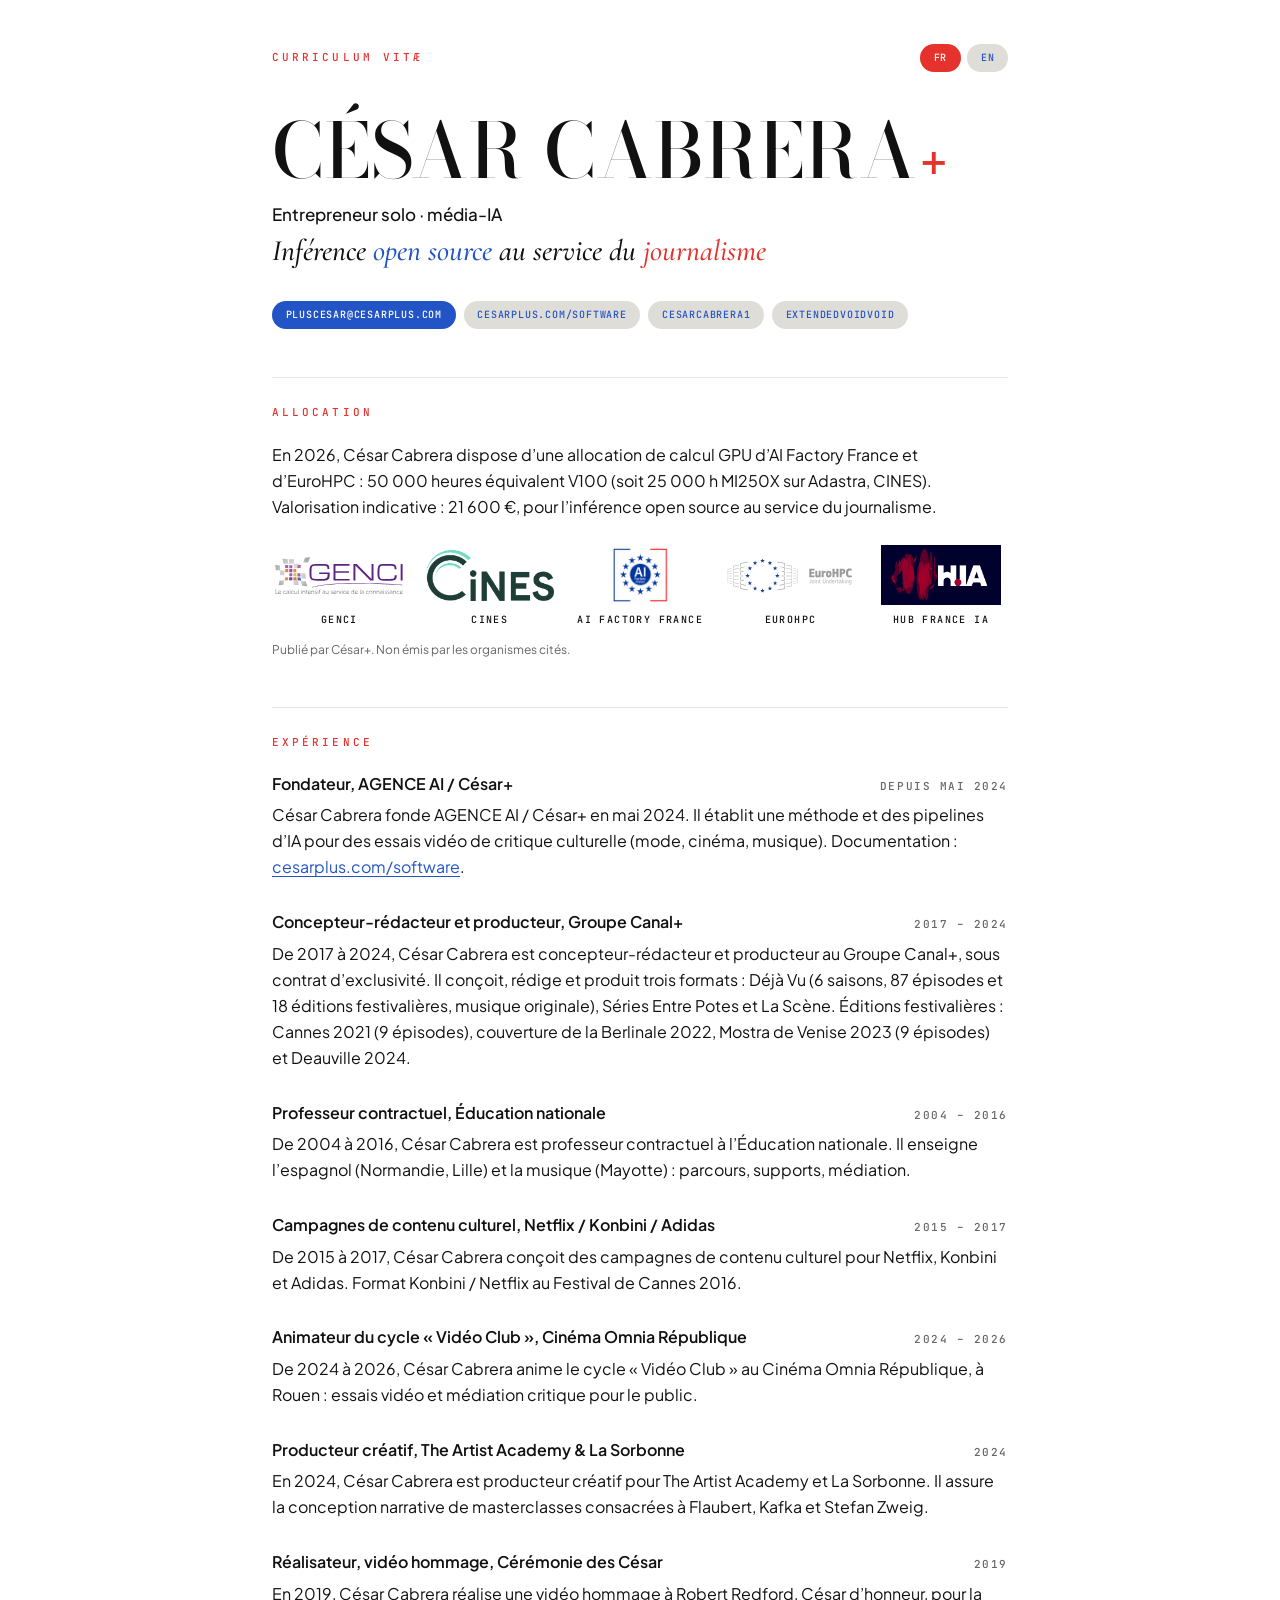
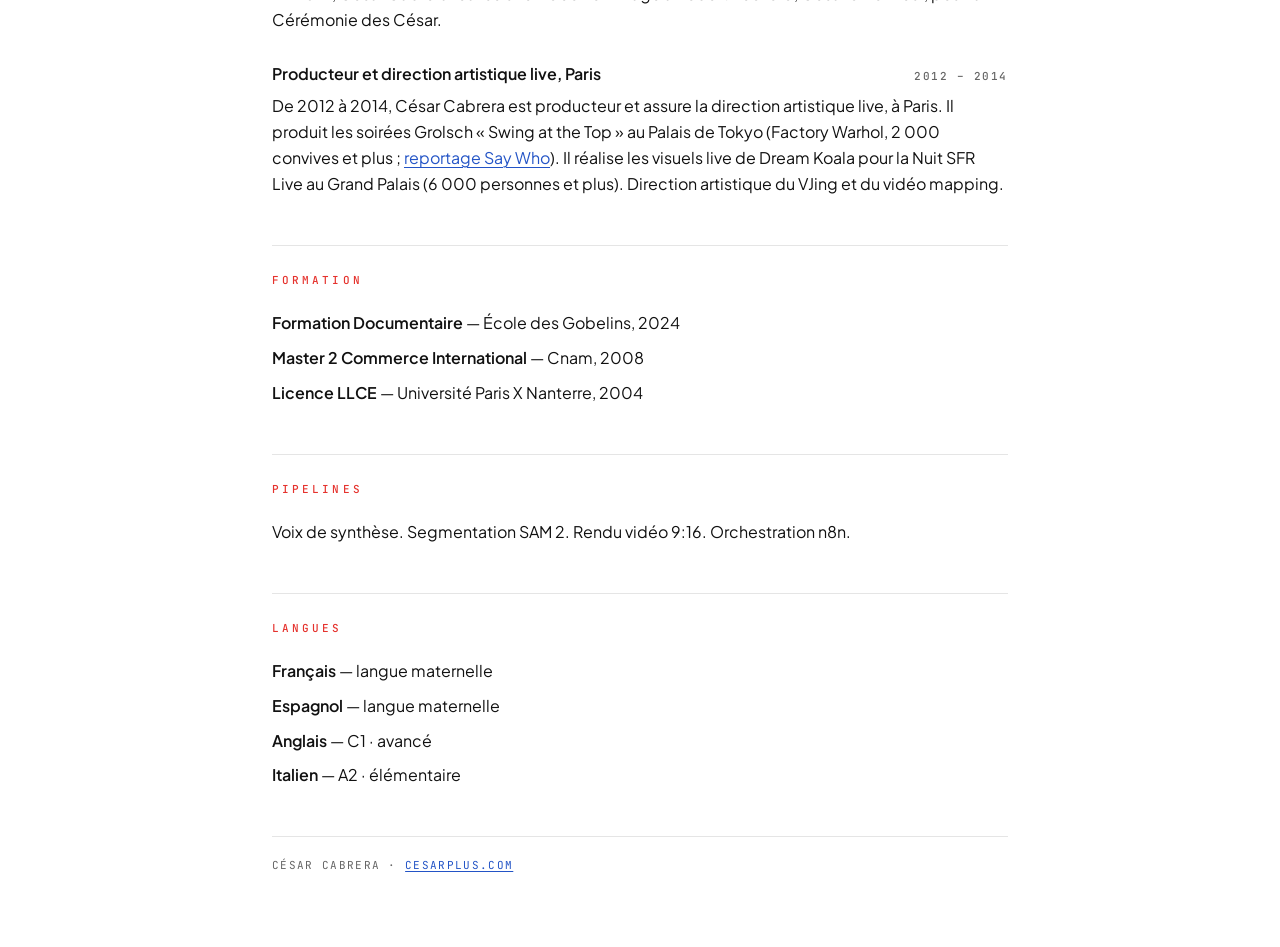
==== cv-ia/index.html @ b2e42b36 "Copie de la version de travail cv-ia (12 nov 2026) + aperçus" ====
<!doctype html>
<html lang="fr">
<head>
  <meta charset="utf-8">
  <meta name="viewport" content="width=device-width, initial-scale=1">
  <title>César Cabrera — Entrepreneur solo · média-IA</title>
  <meta name="description" content="César Cabrera, entrepreneur solo, média-IA. Inférence open source au service du journalisme. Curriculum vitæ.">
  <meta name="robots" content="index,follow">
  <link rel="canonical" href="https://extendedvoidvoid.github.io/cesar-plus/cv-ia/">
  <link rel="alternate" hreflang="fr" href="https://extendedvoidvoid.github.io/cesar-plus/cv-ia/">
  <link rel="alternate" hreflang="en" href="https://extendedvoidvoid.github.io/cesar-plus/cv-ia/en/">
  <link rel="preconnect" href="https://fonts.googleapis.com">
  <link rel="preconnect" href="https://fonts.gstatic.com" crossorigin>
  <link href="https://fonts.googleapis.com/css2?family=Bodoni+Moda:opsz,wght@6..96,500;6..96,600&family=Cormorant+Garamond:ital,wght@1,500;1,600&family=JetBrains+Mono:wght@500&family=Plus+Jakarta+Sans:wght@400;500;600&display=swap" rel="stylesheet">
  <link rel="stylesheet" href="cv.css">
</head>
<body>
  <main class="sheet">
    <header>
      <div class="top">
        <p class="label">Curriculum vitæ</p>
        <nav class="lang" aria-label="Langue">
          <a class="pill pill-red" href="./" hreflang="fr" aria-current="page">FR</a>
          <a class="pill pill-cream" href="en/" hreflang="en">EN</a>
        </nav>
      </div>
      <h1>César Cabrera<span class="plus">+</span></h1>
      <p class="role">Entrepreneur solo · média-IA</p>
      <p class="line">Inférence <span class="blue">open source</span> au service du <span class="red">journalisme</span></p>
      <ul class="contacts">
        <li><a class="pill pill-blue" href="mailto:pluscesar@cesarplus.com">pluscesar@cesarplus.com</a></li>
        <li><a class="pill pill-cream" href="https://cesarplus.com/software">cesarplus.com/software</a></li>
        <li><a class="pill pill-cream" href="https://www.linkedin.com/in/cesarcabrera1">cesarcabrera1</a></li>
        <li><a class="pill pill-cream" href="https://github.com/extendedvoidvoid">extendedvoidvoid</a></li>
      </ul>
    </header>

    <section aria-labelledby="allocation">
      <h2 class="label" id="allocation">Allocation</h2>
      <p>En 2026, César Cabrera dispose d’une allocation de calcul GPU d’AI Factory France et d’EuroHPC&nbsp;: 50&nbsp;000 heures équivalent V100 (soit 25&nbsp;000&nbsp;h MI250X sur Adastra, CINES). Valorisation indicative&nbsp;: 21&nbsp;600&nbsp;€, pour l’inférence open source au service du journalisme.</p>
      <ul class="logos">
        <li>
          <img src="assets/logos/genci.svg" alt="" width="128" height="60">
          <span>GENCI</span>
        </li>
        <li>
          <img src="assets/logos/cines.png" alt="" width="128" height="60">
          <span>CINES</span>
        </li>
        <li>
          <img src="assets/logos/ai2f.png" alt="" width="128" height="60">
          <span>AI Factory France</span>
        </li>
        <li>
          <img src="assets/logos/eurohpc.svg" alt="" width="128" height="60">
          <span>EuroHPC</span>
        </li>
        <li>
          <img src="assets/logos/hubia.gif" alt="" width="128" height="60">
          <span>Hub France IA</span>
        </li>
      </ul>
      <p class="note">Publié par César+. Non émis par les organismes cités.</p>
    </section>

    <section aria-labelledby="experience">
      <h2 class="label" id="experience">Expérience</h2>

      <article class="job">
        <header class="job-head">
          <h3>Fondateur, AGENCE AI / César+</h3>
          <p class="when">Depuis mai 2024</p>
        </header>
        <p>César Cabrera fonde AGENCE AI / César+ en mai 2024. Il établit une méthode et des pipelines d’IA pour des essais vidéo de critique culturelle (mode, cinéma, musique). Documentation&nbsp;: <a href="https://cesarplus.com/software">cesarplus.com/software</a>.</p>
      </article>

      <article class="job">
        <header class="job-head">
          <h3>Concepteur-rédacteur et producteur, Groupe Canal+</h3>
          <p class="when">2017 – 2024</p>
        </header>
        <p>De 2017 à 2024, César Cabrera est concepteur-rédacteur et producteur au Groupe Canal+, sous contrat d’exclusivité. Il conçoit, rédige et produit trois formats&nbsp;: Déjà Vu (6 saisons, 87 épisodes et 18 éditions festivalières, musique originale), Séries Entre Potes et La Scène. Éditions festivalières&nbsp;: Cannes 2021 (9 épisodes), couverture de la Berlinale 2022, Mostra de Venise 2023 (9 épisodes) et Deauville 2024.</p>
      </article>

      <article class="job">
        <header class="job-head">
          <h3>Professeur contractuel, Éducation nationale</h3>
          <p class="when">2004 – 2016</p>
        </header>
        <p>De 2004 à 2016, César Cabrera est professeur contractuel à l’Éducation nationale. Il enseigne l’espagnol (Normandie, Lille) et la musique (Mayotte)&nbsp;: parcours, supports, médiation.</p>
      </article>

      <article class="job">
        <header class="job-head">
          <h3>Campagnes de contenu culturel, Netflix / Konbini / Adidas</h3>
          <p class="when">2015 – 2017</p>
        </header>
        <p>De 2015 à 2017, César Cabrera conçoit des campagnes de contenu culturel pour Netflix, Konbini et Adidas. Format Konbini / Netflix au Festival de Cannes 2016.</p>
      </article>

      <article class="job">
        <header class="job-head">
          <h3>Animateur du cycle «&nbsp;Vidéo Club&nbsp;», Cinéma Omnia République</h3>
          <p class="when">2024 – 2026</p>
        </header>
        <p>De 2024 à 2026, César Cabrera anime le cycle «&nbsp;Vidéo Club&nbsp;» au Cinéma Omnia République, à Rouen&nbsp;: essais vidéo et médiation critique pour le public.</p>
      </article>

      <article class="job">
        <header class="job-head">
          <h3>Producteur créatif, The Artist Academy &amp; La Sorbonne</h3>
          <p class="when">2024</p>
        </header>
        <p>En 2024, César Cabrera est producteur créatif pour The Artist Academy et La Sorbonne. Il assure la conception narrative de masterclasses consacrées à Flaubert, Kafka et Stefan Zweig.</p>
      </article>

      <article class="job">
        <header class="job-head">
          <h3>Réalisateur, vidéo hommage, Cérémonie des César</h3>
          <p class="when">2019</p>
        </header>
        <p>En 2019, César Cabrera réalise une vidéo hommage à Robert Redford, César d’honneur, pour la Cérémonie des César.</p>
      </article>

      <article class="job">
        <header class="job-head">
          <h3>Producteur et direction artistique live, Paris</h3>
          <p class="when">2012 – 2014</p>
        </header>
        <p>De 2012 à 2014, César Cabrera est producteur et assure la direction artistique live, à Paris. Il produit les soirées Grolsch «&nbsp;Swing at the Top&nbsp;» au Palais de Tokyo (Factory Warhol, 2&nbsp;000 convives et plus&nbsp;; <a href="https://saywhomedia.com/events/swing-at-the-top-by-grolsch-2/">reportage Say Who</a>). Il réalise les visuels live de Dream Koala pour la Nuit SFR Live au Grand Palais (6&nbsp;000 personnes et plus). Direction artistique du VJing et du vidéo mapping.</p>
      </article>
    </section>

    <section aria-labelledby="formation">
      <h2 class="label" id="formation">Formation</h2>
      <ul class="plain">
        <li><strong>Formation Documentaire</strong> — École des Gobelins, 2024</li>
        <li><strong>Master 2 Commerce International</strong> — Cnam, 2008</li>
        <li><strong>Licence LLCE</strong> — Université Paris X Nanterre, 2004</li>
      </ul>
    </section>

    <section aria-labelledby="pipelines">
      <h2 class="label" id="pipelines">Pipelines</h2>
      <p>Voix de synthèse. Segmentation SAM 2. Rendu vidéo 9:16. Orchestration n8n.</p>
    </section>

    <section aria-labelledby="langues">
      <h2 class="label" id="langues">Langues</h2>
      <ul class="plain">
        <li><strong>Français</strong> — langue maternelle</li>
        <li><strong>Espagnol</strong> — langue maternelle</li>
        <li><strong>Anglais</strong> — C1 · avancé</li>
        <li><strong>Italien</strong> — A2 · élémentaire</li>
      </ul>
    </section>

    <footer class="colophon">
      <p>César Cabrera · <a href="https://cesarplus.com">cesarplus.com</a></p>
    </footer>
  </main>
</body>
</html>
---- cv-ia/cv.css ----
/* César+ curriculum — measured from cesarplus.com
   White page, Bodoni headlines, Cormorant italic, JetBrains labels, Jakarta body. */

:root {
  --ink: #111;
  --muted: #666;
  --blue: #2354c6;
  --red: #e5322d;
  --cream: #dfddd7;
  --line: #0000001a;
  --serif: "Bodoni Moda", Didot, "Bodoni MT", Georgia, serif;
  --italic: "Cormorant Garamond", Georgia, serif;
  --sans: "Plus Jakarta Sans", "Segoe UI", sans-serif;
  --mono: "JetBrains Mono", ui-monospace, monospace;
}

* { box-sizing: border-box; }

html {
  background: #fff;
  color-scheme: light;
}

body {
  margin: 0;
  background: #fff;
  color: var(--ink);
  font-family: var(--sans);
  font-size: 16px;
  font-weight: 400;
  line-height: 1.625;
  -webkit-font-smoothing: antialiased;
  text-rendering: optimizeLegibility;
}

::selection {
  background: #111;
  color: #fff;
}

a {
  color: var(--blue);
  text-decoration-thickness: 1px;
  text-underline-offset: 0.18em;
}

a:hover { text-decoration: none; }

a:focus-visible,
.pill:focus-visible {
  outline: 2px solid var(--blue);
  outline-offset: 3px;
}

.sheet {
  width: min(46rem, calc(100% - 2.5rem));
  margin: 0 auto;
  padding: 2.75rem 0 4.5rem;
}

.top {
  display: flex;
  align-items: center;
  justify-content: space-between;
  gap: 1rem 1.5rem;
  margin-bottom: 2.75rem;
}

.label {
  margin: 0;
  color: var(--red);
  font-family: var(--mono);
  font-size: 11px;
  font-weight: 500;
  letter-spacing: 0.28em;
  line-height: 1.4;
  text-transform: uppercase;
}

.lang {
  display: flex;
  flex-wrap: wrap;
  gap: 0.4rem;
}

h1 {
  margin: 0;
  color: var(--ink);
  font-family: var(--serif);
  font-optical-sizing: auto;
  font-weight: 500;
  font-size: clamp(3.1rem, 9vw, 4.75rem);
  line-height: 0.9;
  letter-spacing: 0.01em;
  text-transform: uppercase;
}

h1 .plus {
  /* Bodoni Moda’s plus is a hairline; a clear red plus keeps the CÉSAR+ accent readable. */
  color: var(--red);
  font-family: "Plus Jakarta Sans", sans-serif;
  font-weight: 500;
  font-size: 0.58em;
  letter-spacing: 0;
  line-height: 1;
  margin-left: 0.06em;
  vertical-align: 0.08em;
}

.role {
  margin: 1.15rem 0 0;
  color: var(--ink);
  font-size: 1.0625rem;
  font-weight: 500;
  line-height: 1.4;
}

.line {
  margin: 0.35rem 0 0;
  color: var(--ink);
  font-family: var(--italic);
  font-style: italic;
  font-weight: 500;
  font-size: clamp(1.45rem, 3.4vw, 1.85rem);
  line-height: 1.3;
}

.line .blue { color: var(--blue); }
.line .red { color: var(--red); }

.contacts {
  display: flex;
  flex-wrap: wrap;
  gap: 0.5rem;
  margin: 1.75rem 0 0;
  padding: 0;
  list-style: none;
}

.pill {
  display: inline-flex;
  align-items: center;
  justify-content: center;
  border-radius: 999px;
  padding: 0.5rem 0.85rem;
  font-family: var(--mono);
  font-size: 10px;
  font-weight: 500;
  letter-spacing: 0.08em;
  line-height: 1.2;
  text-align: center;
  text-decoration: none;
  text-transform: uppercase;
}

.pill-blue {
  background: var(--blue);
  color: #fff;
}

.pill-red {
  background: var(--red);
  color: #fff;
}

.pill-cream {
  background: var(--cream);
  color: var(--blue);
}

.pill-blue:hover,
.pill-red:hover { opacity: 0.92; }

.pill-cream:hover { background: #d4d1ca; }

section {
  margin-top: 3rem;
  padding-top: 1.7rem;
  border-top: 1px solid var(--line);
}

section > .label { margin-bottom: 1.35rem; }

.job + .job { margin-top: 1.85rem; }

.job-head {
  display: flex;
  align-items: baseline;
  justify-content: space-between;
  gap: 0.75rem 1.25rem;
}

h2, h3 {
  margin: 0;
  font: inherit;
}

.job h3 {
  font-size: 1rem;
  font-weight: 600;
  line-height: 1.4;
}

.when {
  margin: 0;
  color: var(--muted);
  font-family: var(--mono);
  font-size: 11px;
  font-weight: 500;
  letter-spacing: 0.14em;
  line-height: 1.4;
  text-align: right;
  text-transform: uppercase;
  white-space: nowrap;
}

.job p,
.plain,
.plain li {
  margin: 0.45rem 0 0;
}

.plain {
  margin: 0;
  padding: 0;
  list-style: none;
}

.plain li + li { margin-top: 0.55rem; }

.plain strong { font-weight: 600; }

.logos {
  display: flex;
  flex-wrap: wrap;
  align-items: flex-start;
  gap: 1.35rem 1rem;
  margin: 1.6rem 0 0;
  padding: 0;
  list-style: none;
}

.logos li {
  display: flex;
  flex: 1 1 7.25rem;
  flex-direction: column;
  align-items: center;
  max-width: 8.75rem;
  gap: 0.5rem;
  text-align: center;
}

.logos img {
  display: block;
  width: 128px;
  height: 60px;
  max-width: 140px;
  object-fit: contain;
  object-position: center;
}

.logos figcaption,
.logos span {
  color: var(--ink);
  font-family: var(--mono);
  font-size: 10px;
  font-weight: 500;
  letter-spacing: 0.14em;
  line-height: 1.35;
  text-transform: uppercase;
}

.note {
  margin: 0.85rem 0 0;
  color: var(--muted);
  font-size: 12px;
  line-height: 1.5;
}

.colophon {
  margin-top: 3rem;
  padding-top: 1.25rem;
  border-top: 1px solid var(--line);
  color: var(--muted);
  font-family: var(--mono);
  font-size: 11px;
  letter-spacing: 0.12em;
  line-height: 1.6;
  text-transform: uppercase;
}

.colophon p { margin: 0; }

@media (max-width: 640px) {
  .sheet {
    width: min(46rem, calc(100% - 1.75rem));
    padding-top: 1.75rem;
  }

  .top {
    align-items: flex-start;
    margin-bottom: 2rem;
  }

  .label { letter-spacing: 0.18em; }

  h1 { font-size: 2.65rem; }

  .job-head {
    flex-wrap: wrap;
  }

  .when {
    text-align: left;
    white-space: normal;
  }

  .logos li {
    flex-basis: 42%;
    max-width: 46%;
  }
}

@media print {
  body { background: #fff; }

  .sheet {
    width: auto;
    padding: 0;
  }

  a { text-decoration: none; }

  .pill,
  .logos img {
    -webkit-print-color-adjust: exact;
    print-color-adjust: exact;
  }

  .job,
  .logos li { break-inside: avoid; }

  section { break-inside: auto; }
}
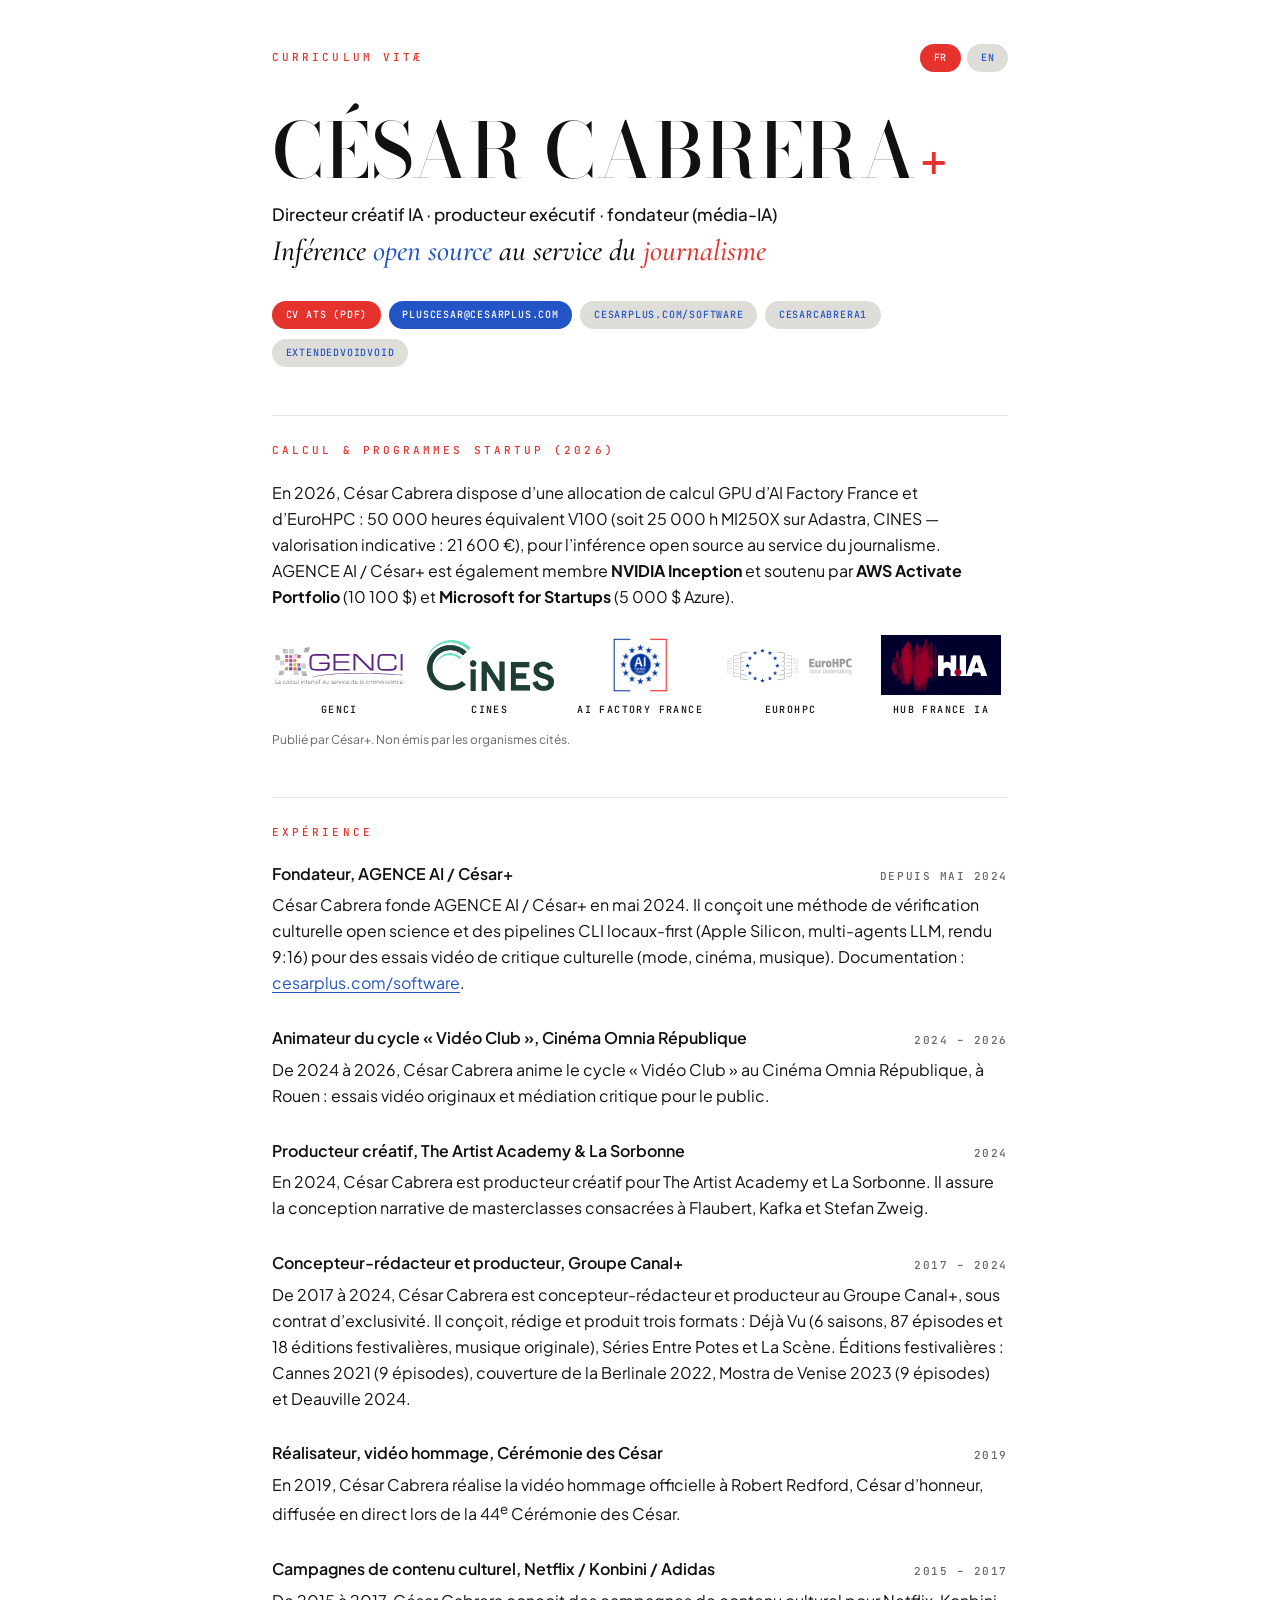
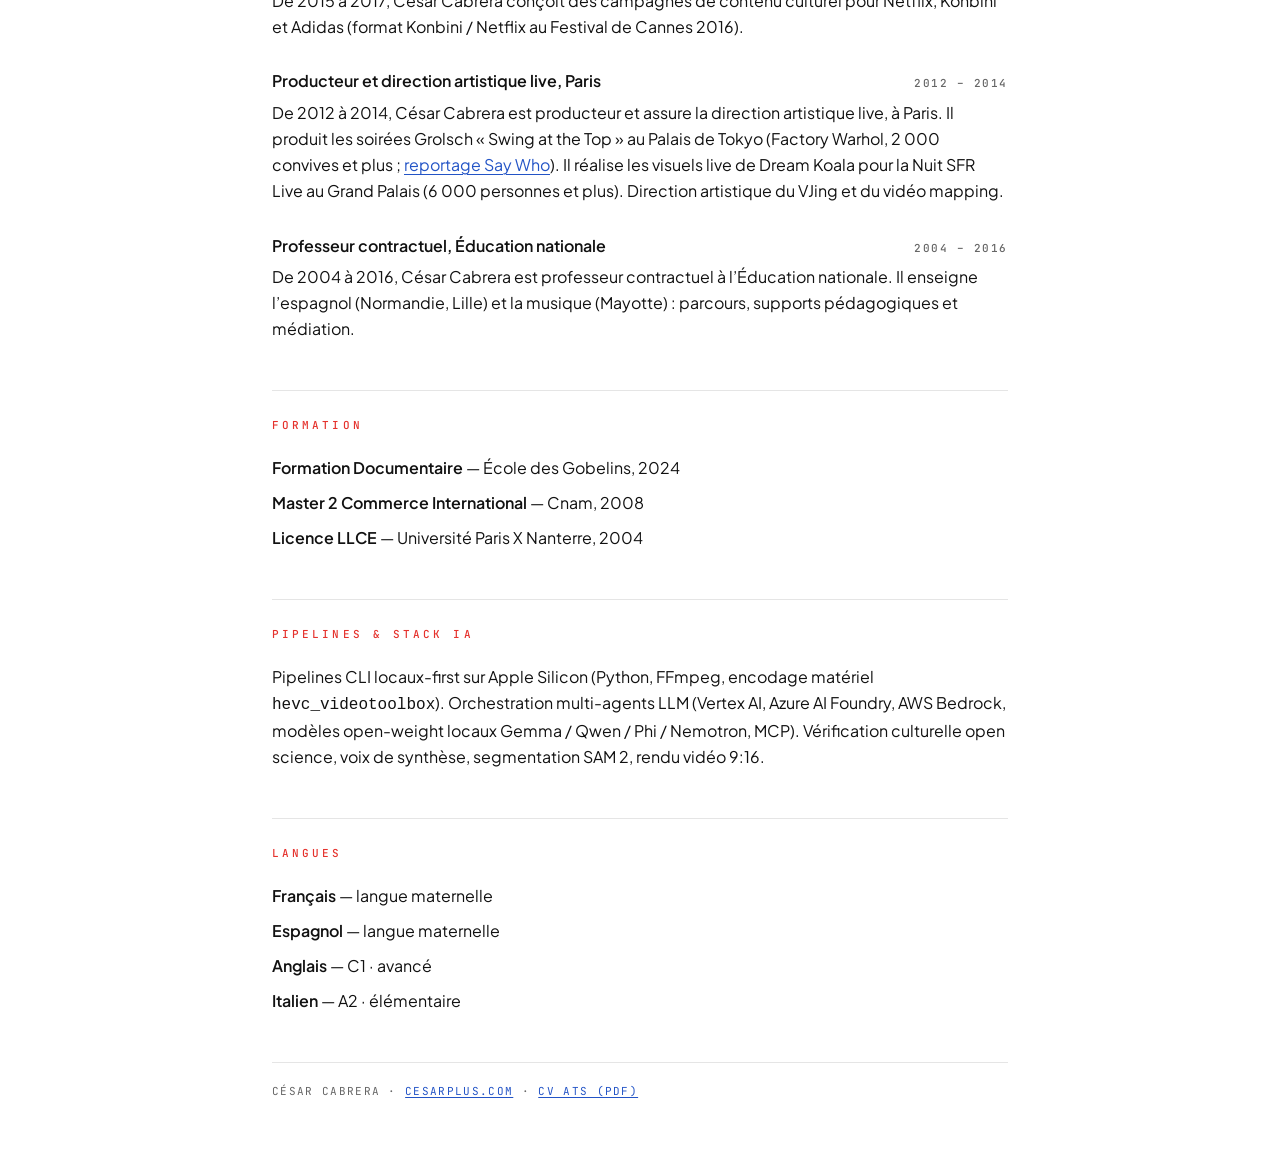
==== commit 907b7915: "Sync upgraded cv-ia (2026 grants, AI stack, ATS PDF)" ====
--- a/cv-ia/index.html
+++ b/cv-ia/index.html
@@ -3,8 +3,8 @@
 <head>
   <meta charset="utf-8">
   <meta name="viewport" content="width=device-width, initial-scale=1">
-  <title>César Cabrera — Entrepreneur solo · média-IA</title>
-  <meta name="description" content="César Cabrera, entrepreneur solo, média-IA. Inférence open source au service du journalisme. Curriculum vitæ.">
+  <title>César Cabrera — Directeur créatif IA &amp; producteur · média-IA</title>
+  <meta name="description" content="César Cabrera, fondateur d'AGENCE AI / César+, directeur créatif IA et producteur audiovisuel. Inférence open source au service du journalisme. Curriculum vitæ.">
   <meta name="robots" content="index,follow">
   <link rel="canonical" href="https://extendedvoidvoid.github.io/cesar-plus/cv-ia/">
   <link rel="alternate" hreflang="fr" href="https://extendedvoidvoid.github.io/cesar-plus/cv-ia/">
@@ -25,9 +25,10 @@
         </nav>
       </div>
       <h1>César Cabrera<span class="plus">+</span></h1>
-      <p class="role">Entrepreneur solo · média-IA</p>
+      <p class="role">Directeur créatif IA · producteur exécutif · fondateur (média-IA)</p>
       <p class="line">Inférence <span class="blue">open source</span> au service du <span class="red">journalisme</span></p>
       <ul class="contacts">
+        <li><a class="pill pill-red" href="Cesar_Cabrera_CV_ATS.pdf">CV ATS (PDF)</a></li>
         <li><a class="pill pill-blue" href="mailto:pluscesar@cesarplus.com">pluscesar@cesarplus.com</a></li>
         <li><a class="pill pill-cream" href="https://cesarplus.com/software">cesarplus.com/software</a></li>
         <li><a class="pill pill-cream" href="https://www.linkedin.com/in/cesarcabrera1">cesarcabrera1</a></li>
@@ -36,8 +37,8 @@
     </header>
 
     <section aria-labelledby="allocation">
-      <h2 class="label" id="allocation">Allocation</h2>
-      <p>En 2026, César Cabrera dispose d’une allocation de calcul GPU d’AI Factory France et d’EuroHPC&nbsp;: 50&nbsp;000 heures équivalent V100 (soit 25&nbsp;000&nbsp;h MI250X sur Adastra, CINES). Valorisation indicative&nbsp;: 21&nbsp;600&nbsp;€, pour l’inférence open source au service du journalisme.</p>
+      <h2 class="label" id="allocation">Calcul &amp; programmes startup (2026)</h2>
+      <p>En 2026, César Cabrera dispose d’une allocation de calcul GPU d’AI Factory France et d’EuroHPC&nbsp;: 50&nbsp;000 heures équivalent V100 (soit 25&nbsp;000&nbsp;h MI250X sur Adastra, CINES — valorisation indicative&nbsp;: 21&nbsp;600&nbsp;€), pour l’inférence open source au service du journalisme. AGENCE AI / César+ est également membre <strong>NVIDIA Inception</strong> et soutenu par <strong>AWS Activate Portfolio</strong> (10&nbsp;100&nbsp;$) et <strong>Microsoft for Startups</strong> (5&nbsp;000&nbsp;$ Azure).</p>
       <ul class="logos">
         <li>
           <img src="assets/logos/genci.svg" alt="" width="128" height="60">
@@ -71,7 +72,23 @@
           <h3>Fondateur, AGENCE AI / César+</h3>
           <p class="when">Depuis mai 2024</p>
         </header>
-        <p>César Cabrera fonde AGENCE AI / César+ en mai 2024. Il établit une méthode et des pipelines d’IA pour des essais vidéo de critique culturelle (mode, cinéma, musique). Documentation&nbsp;: <a href="https://cesarplus.com/software">cesarplus.com/software</a>.</p>
+        <p>César Cabrera fonde AGENCE AI / César+ en mai 2024. Il conçoit une méthode de vérification culturelle open science et des pipelines CLI locaux-first (Apple Silicon, multi-agents LLM, rendu 9:16) pour des essais vidéo de critique culturelle (mode, cinéma, musique). Documentation&nbsp;: <a href="https://cesarplus.com/software">cesarplus.com/software</a>.</p>
+      </article>
+
+      <article class="job">
+        <header class="job-head">
+          <h3>Animateur du cycle «&nbsp;Vidéo Club&nbsp;», Cinéma Omnia République</h3>
+          <p class="when">2024 – 2026</p>
+        </header>
+        <p>De 2024 à 2026, César Cabrera anime le cycle «&nbsp;Vidéo Club&nbsp;» au Cinéma Omnia République, à Rouen&nbsp;: essais vidéo originaux et médiation critique pour le public.</p>
+      </article>
+
+      <article class="job">
+        <header class="job-head">
+          <h3>Producteur créatif, The Artist Academy &amp; La Sorbonne</h3>
+          <p class="when">2024</p>
+        </header>
+        <p>En 2024, César Cabrera est producteur créatif pour The Artist Academy et La Sorbonne. Il assure la conception narrative de masterclasses consacrées à Flaubert, Kafka et Stefan Zweig.</p>
       </article>
 
       <article class="job">
@@ -84,10 +101,10 @@
 
       <article class="job">
         <header class="job-head">
-          <h3>Professeur contractuel, Éducation nationale</h3>
-          <p class="when">2004 – 2016</p>
+          <h3>Réalisateur, vidéo hommage, Cérémonie des César</h3>
+          <p class="when">2019</p>
         </header>
-        <p>De 2004 à 2016, César Cabrera est professeur contractuel à l’Éducation nationale. Il enseigne l’espagnol (Normandie, Lille) et la musique (Mayotte)&nbsp;: parcours, supports, médiation.</p>
+        <p>En 2019, César Cabrera réalise la vidéo hommage officielle à Robert Redford, César d’honneur, diffusée en direct lors de la 44<sup>e</sup> Cérémonie des César.</p>
       </article>
 
       <article class="job">
@@ -95,31 +112,7 @@
           <h3>Campagnes de contenu culturel, Netflix / Konbini / Adidas</h3>
           <p class="when">2015 – 2017</p>
         </header>
-        <p>De 2015 à 2017, César Cabrera conçoit des campagnes de contenu culturel pour Netflix, Konbini et Adidas. Format Konbini / Netflix au Festival de Cannes 2016.</p>
-      </article>
-
-      <article class="job">
-        <header class="job-head">
-          <h3>Animateur du cycle «&nbsp;Vidéo Club&nbsp;», Cinéma Omnia République</h3>
-          <p class="when">2024 – 2026</p>
-        </header>
-        <p>De 2024 à 2026, César Cabrera anime le cycle «&nbsp;Vidéo Club&nbsp;» au Cinéma Omnia République, à Rouen&nbsp;: essais vidéo et médiation critique pour le public.</p>
-      </article>
-
-      <article class="job">
-        <header class="job-head">
-          <h3>Producteur créatif, The Artist Academy &amp; La Sorbonne</h3>
-          <p class="when">2024</p>
-        </header>
-        <p>En 2024, César Cabrera est producteur créatif pour The Artist Academy et La Sorbonne. Il assure la conception narrative de masterclasses consacrées à Flaubert, Kafka et Stefan Zweig.</p>
-      </article>
-
-      <article class="job">
-        <header class="job-head">
-          <h3>Réalisateur, vidéo hommage, Cérémonie des César</h3>
-          <p class="when">2019</p>
-        </header>
-        <p>En 2019, César Cabrera réalise une vidéo hommage à Robert Redford, César d’honneur, pour la Cérémonie des César.</p>
+        <p>De 2015 à 2017, César Cabrera conçoit des campagnes de contenu culturel pour Netflix, Konbini et Adidas (format Konbini / Netflix au Festival de Cannes 2016).</p>
       </article>
 
       <article class="job">
@@ -128,6 +121,14 @@
           <p class="when">2012 – 2014</p>
         </header>
         <p>De 2012 à 2014, César Cabrera est producteur et assure la direction artistique live, à Paris. Il produit les soirées Grolsch «&nbsp;Swing at the Top&nbsp;» au Palais de Tokyo (Factory Warhol, 2&nbsp;000 convives et plus&nbsp;; <a href="https://saywhomedia.com/events/swing-at-the-top-by-grolsch-2/">reportage Say Who</a>). Il réalise les visuels live de Dream Koala pour la Nuit SFR Live au Grand Palais (6&nbsp;000 personnes et plus). Direction artistique du VJing et du vidéo mapping.</p>
+      </article>
+
+      <article class="job">
+        <header class="job-head">
+          <h3>Professeur contractuel, Éducation nationale</h3>
+          <p class="when">2004 – 2016</p>
+        </header>
+        <p>De 2004 à 2016, César Cabrera est professeur contractuel à l’Éducation nationale. Il enseigne l’espagnol (Normandie, Lille) et la musique (Mayotte)&nbsp;: parcours, supports pédagogiques et médiation.</p>
       </article>
     </section>
 
@@ -141,8 +142,8 @@
     </section>
 
     <section aria-labelledby="pipelines">
-      <h2 class="label" id="pipelines">Pipelines</h2>
-      <p>Voix de synthèse. Segmentation SAM 2. Rendu vidéo 9:16. Orchestration n8n.</p>
+      <h2 class="label" id="pipelines">Pipelines &amp; stack IA</h2>
+      <p>Pipelines CLI locaux-first sur Apple Silicon (Python, FFmpeg, encodage matériel <code>hevc_videotoolbox</code>). Orchestration multi-agents LLM (Vertex AI, Azure AI Foundry, AWS Bedrock, modèles open-weight locaux Gemma / Qwen / Phi / Nemotron, MCP). Vérification culturelle open science, voix de synthèse, segmentation SAM 2, rendu vidéo 9:16.</p>
     </section>
 
     <section aria-labelledby="langues">
@@ -156,7 +157,7 @@
     </section>
 
     <footer class="colophon">
-      <p>César Cabrera · <a href="https://cesarplus.com">cesarplus.com</a></p>
+      <p>César Cabrera · <a href="https://cesarplus.com">cesarplus.com</a> · <a href="Cesar_Cabrera_CV_ATS.pdf">CV ATS (PDF)</a></p>
     </footer>
   </main>
 </body>
